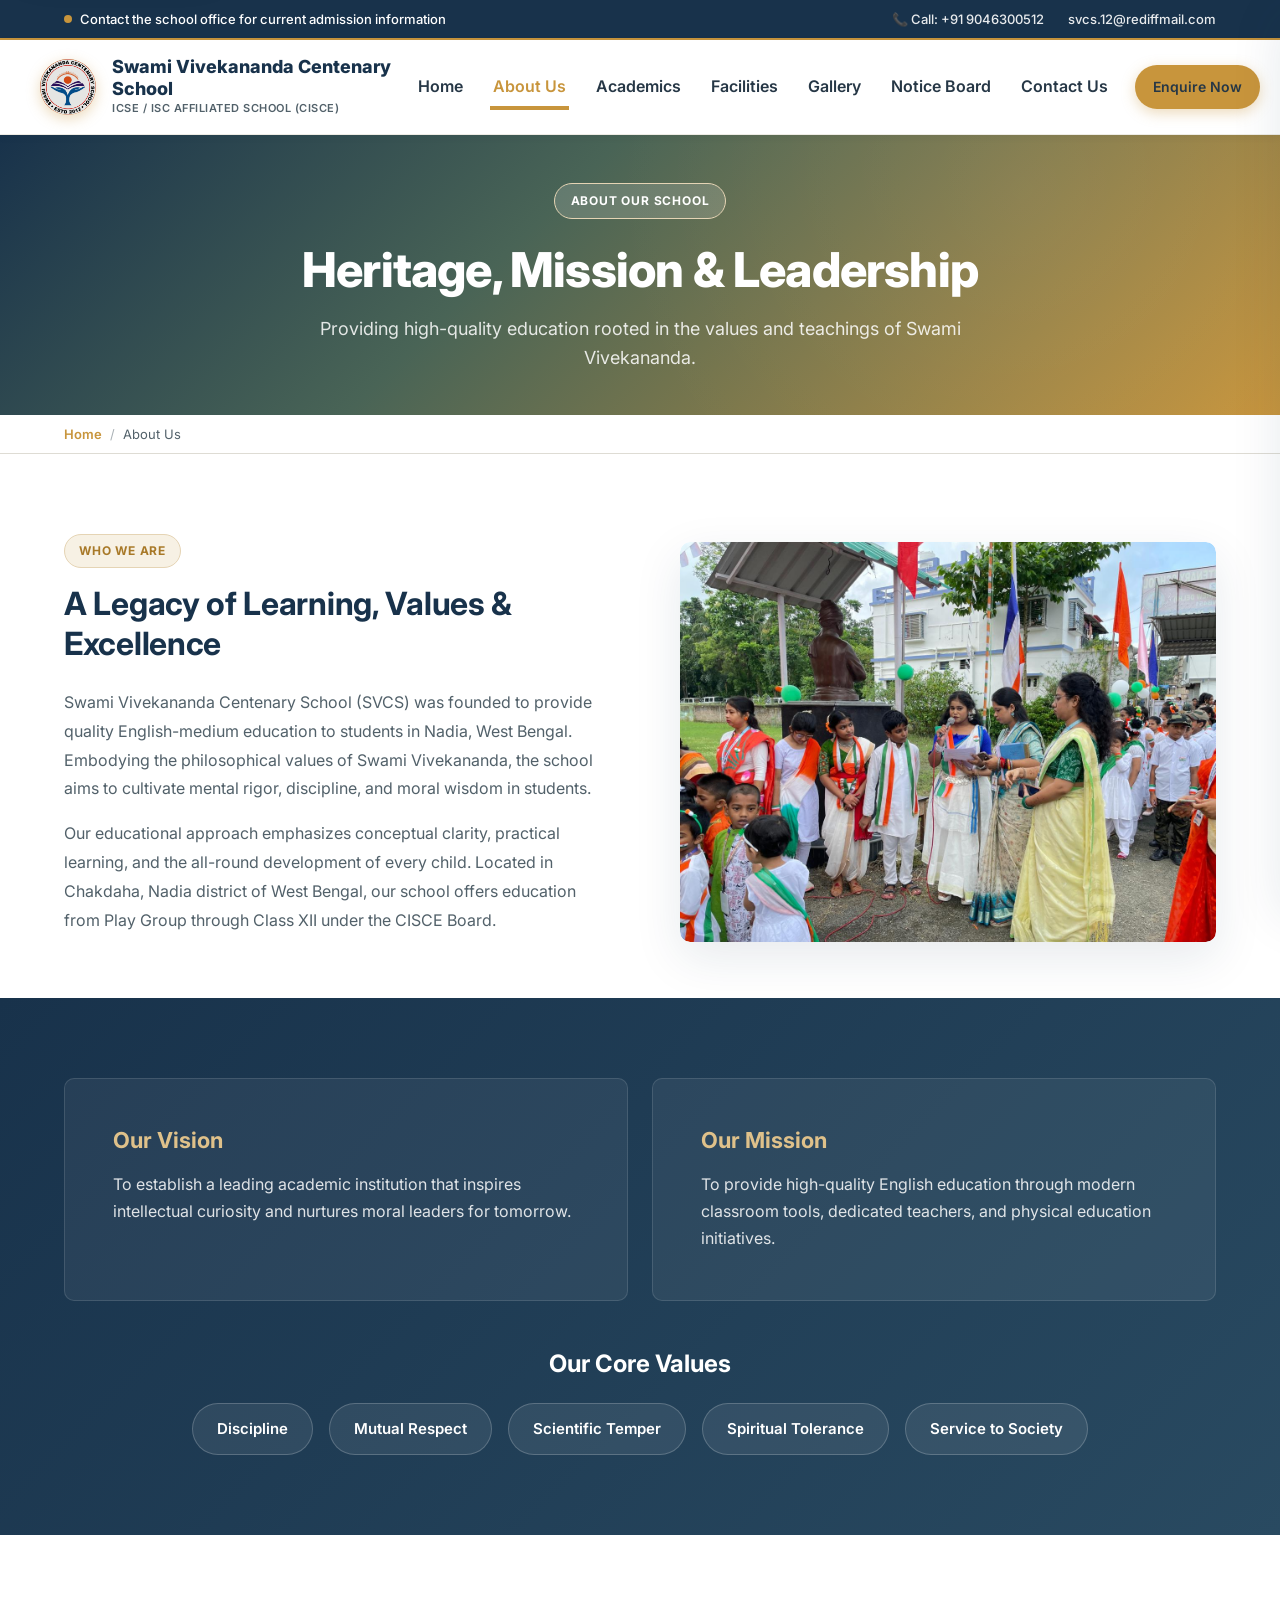
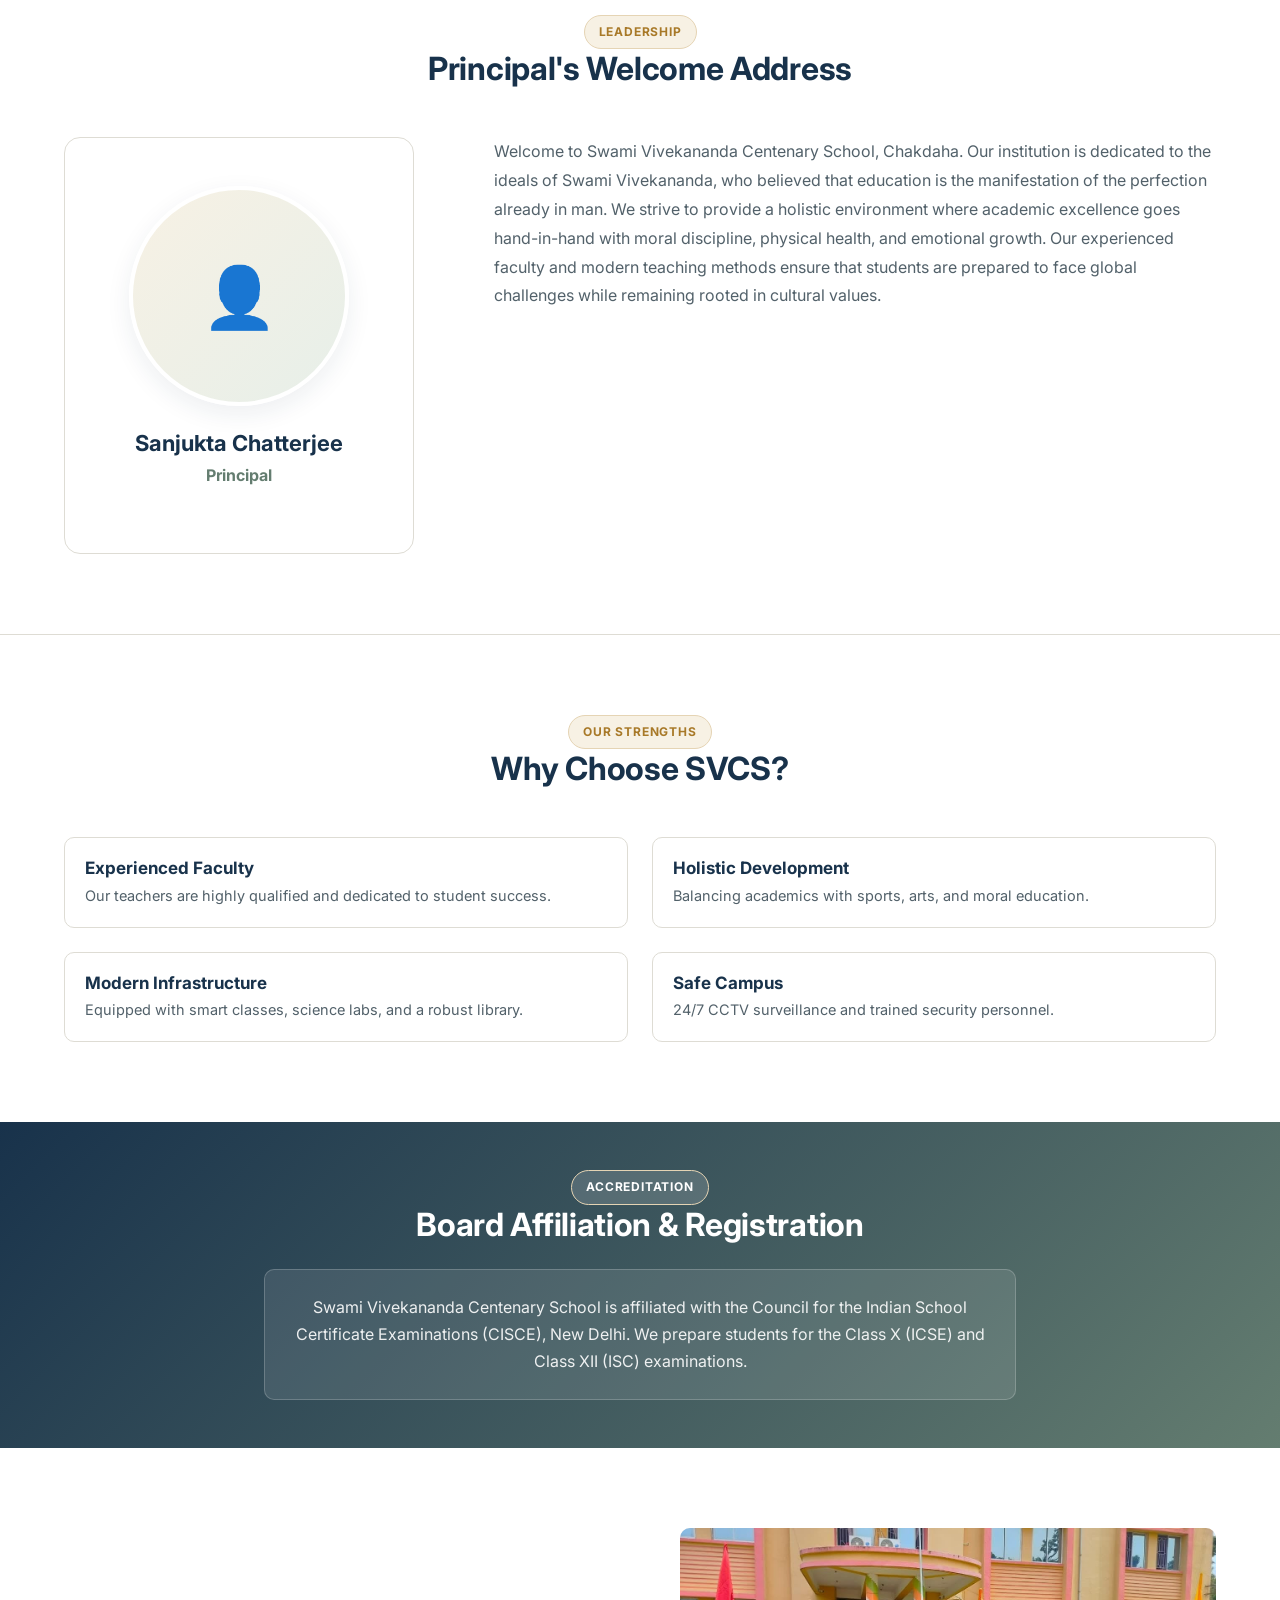
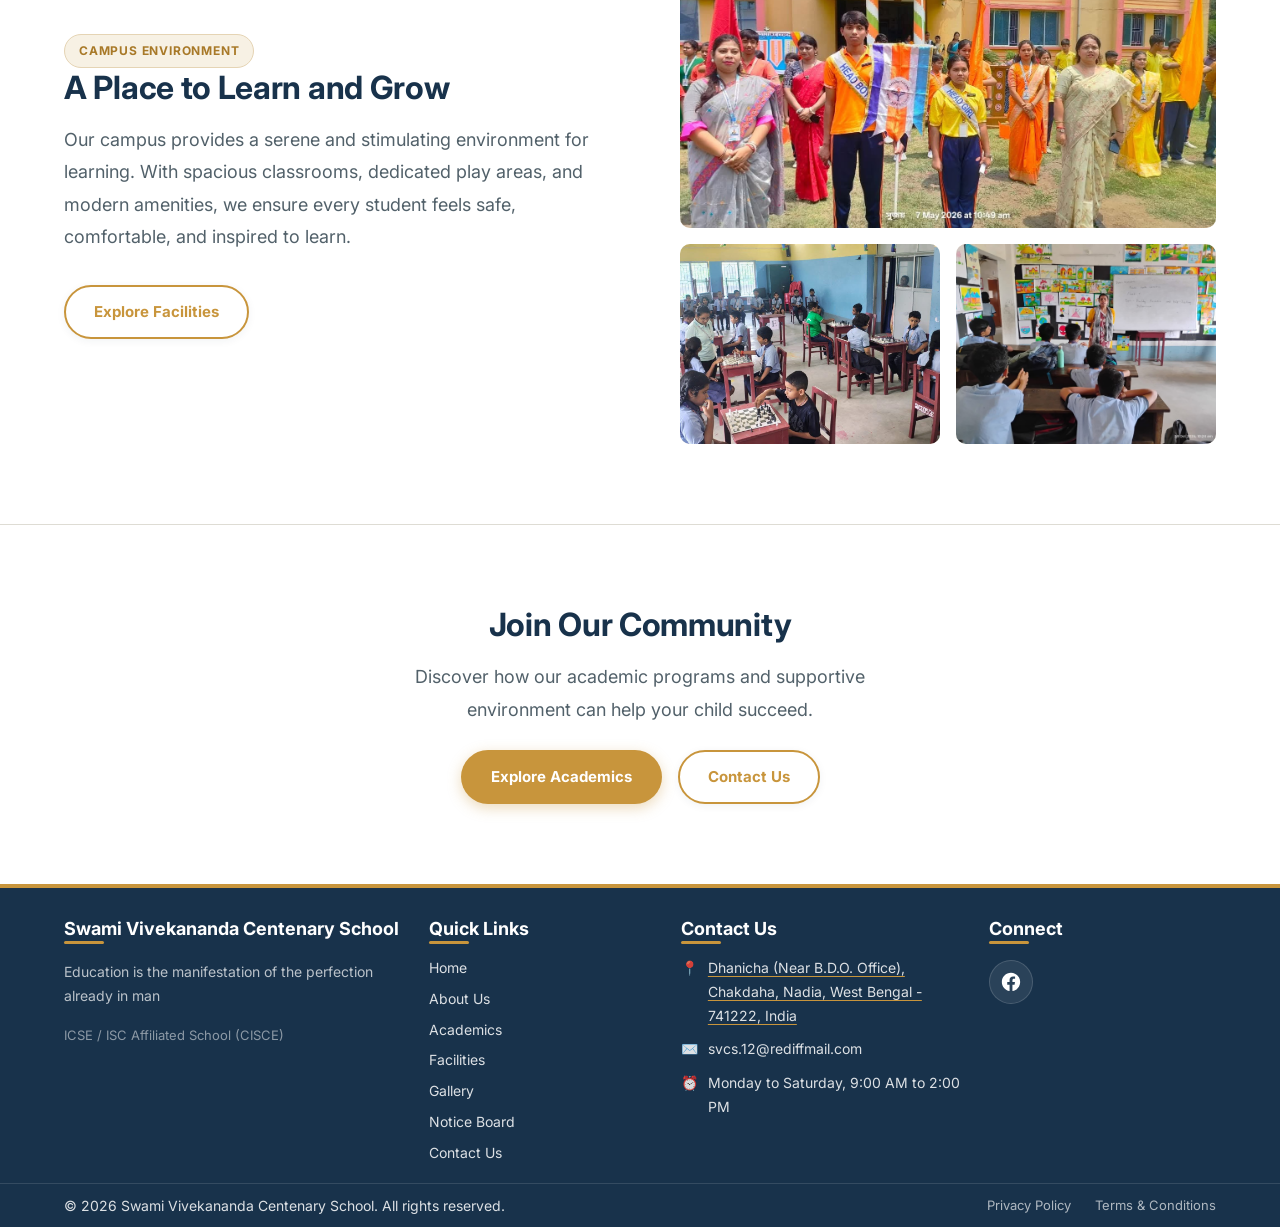
==== about.html @ 17e0acd3 "Add files via upload" ====
<!DOCTYPE html>
<html lang="en">
<head>
  <meta charset="UTF-8" />
  <meta name="viewport" content="width=device-width, initial-scale=1.0" />
  <title>About Us | Swami Vivekananda Centenary School</title>
  <meta name="description" content="Learn about the history, vision, mission, and management structure of Swami Vivekananda Centenary School (SVCS), Chakdaha." />
  
  <!-- Canonical & Open Graph -->
  <link rel="canonical" href="https://svcschakdaha.com/about.html" />
  <meta property="og:title" content="About Us | Swami Vivekananda Centenary School" />
  <meta property="og:description" content="Learn about the history, vision, mission, and management structure of Swami Vivekananda Centenary School (SVCS), Chakdaha." />
  <meta property="og:type" content="website" />
  <meta property="og:url" content="https://svcschakdaha.com/about.html" />
  <link rel="stylesheet" href="css/page-hero.css">
  <!-- CSS Stylesheets -->
  <link rel="stylesheet" href="css/style.css" />
  <link rel="stylesheet" href="css/components.css" />
  <link rel="stylesheet" href="css/about.css" />
  <link rel="stylesheet" href="css/floating-admission.css" />
</head>
<body>

  <!-- Accessible Skip Link -->
  <a href="#mainContent" class="skip-link">Skip to main content</a>

  <!-- ===== TOP BAR ===== -->
  <div class="top-bar">
    <div class="container top-bar-inner">
      <div class="top-bar-notice">
        <span class="indicator"></span>
        <span id="admissionBarText"></span>
      </div>
      <div class="top-bar-links">
        <span id="topBarPhoneList"></span>
        <a class="school-email" href=""></a>
      </div>
    </div>
  </div>

  <!-- ===== HEADER ===== -->
  <header class="header" id="header">
    <div class="container nav-wrap">
      <a class="logo" href="index.html" aria-label="Swami Vivekananda Centenary School - Home">
        <div class="logo-mark">SVCS</div>
        <div class="logo-text">
          <span class="school-name">SVCS</span>
          <small class="school-board"></small>
        </div>
      </a>
      <nav class="nav-menu" aria-label="Main Navigation">
        <a href="index.html">Home</a>
        <a class="active" href="about.html">About Us</a>
        <a href="academics.html">Academics</a>
        <a href="facilities.html">Facilities</a>
        <a href="gallery.html">Gallery</a>
        <a href="notices.html">Notice Board</a>
        <a href="contact.html">Contact Us</a>
        <a class="btn btn-primary" href="contact.html#enquiry" style="padding:0.8rem 1.6rem;font-size:1.4rem;">Enquire Now</a>
      </nav>
      <button class="menu-toggle" id="menuToggle" aria-expanded="false" aria-controls="mobileNavMenu" aria-label="Open Navigation Menu">☰</button>
    </div>
  </header>

  <main class="main-content" id="mainContent">
    
    <!-- ========== 1. INNER PAGE HERO ========== -->
    <section class="about-hero">
      <div class="container">
        <span class="badge" style="background:rgba(255,255,255,0.15);color:#fff;">About Our School</span>
        <h1>Heritage, Mission & Leadership</h1>
        <p>Providing high-quality education rooted in the values and teachings of Swami Vivekananda.</p>
      </div>
    </section>

    <!-- ========== BREADCRUMBS ========== -->
    <nav class="breadcrumbs" aria-label="Breadcrumb">
      <div class="container">
        <a href="index.html">Home</a>
        <span class="separator">/</span>
        <span aria-current="page">About Us</span>
      </div>
    </nav>

    <!-- ========== 2. SCHOOL INTRODUCTION ========== -->
    <section class="section intro-section">
      <div class="container intro-grid">
        <div class="intro-content reveal">
          <span class="badge">Who We Are</span>
          <h2>A Legacy of Learning, Values & Excellence</h2>
          <p id="aboutIntroductionText" class="text-lead"></p>
          <p>Our educational approach emphasizes conceptual clarity, practical learning, and the all-round development of every child. Located in Chakdaha, Nadia district of West Bengal, our school offers education from Play Group through Class XII under the CISCE Board.</p>
        </div>
        <div class="intro-image-wrapper reveal">
          <img
    src="assets/images/about/school-introduction.jpeg"
    alt="Swami Vivekananda Centenary School Campus"
    class="intro-school-image"
    loading="lazy"
  />
        </div>
      </div>
    </section>

    <!-- ========== 3. HISTORY / JOURNEY ========== -->
    <section class="section history-section">
      <div class="container history-container reveal">
        <span class="badge">Our Journey</span>
        <h2>School History & Establishment</h2>
        <div class="history-card">
          <h3 id="aboutEstablishmentHeading" hidden>Established in <span id="aboutEstYear"></span></h3>
          <p id="aboutHistoryText"></p>
        </div>
      </div>
    </section>

    <!-- ========== 4. VISION, MISSION AND VALUES ========== -->
    <section class="section vmv-section">
      <div class="container">
        <div class="vmv-grid">
          <div class="vmv-card reveal">
            <h3>Our Vision</h3>
            <p id="aboutVisionText"></p>
          </div>
          <div class="vmv-card reveal">
            <h3> Our Mission</h3>
            <p id="aboutMissionText"></p>
          </div>
        </div>
        <div class="values-container reveal">
          <h3>Our Core Values</h3>
          <div class="values-list" id="aboutValuesList">
            <!-- Rendered via JS -->
          </div>
        </div>
      </div>
    </section>

    <!-- ========== 5. PRINCIPAL / DIRECTOR ========== -->
    <section class="section about-principal-section" id="principal">
      <div class="container">
        <div class="section-header text-center reveal" style="margin-bottom:var(--space-xl);">
          <span class="badge">Leadership</span>
          <h2>Principal's Welcome Address</h2>
        </div>
        <div class="principal-full-grid">
          <div class="principal-profile reveal">
            <div class="principal-photo">👤</div>
            <h3 id="aboutPrincipalName"></h3>
            <p class="designation" id="aboutPrincipalRole">Principal</p>
            <p class="text-small" id="aboutPrincipalQual"></p>
          </div>
          <div class="principal-message-content reveal" id="aboutPrincipalMessage">
            <!-- Rendered via JS -->
          </div>
        </div>
      </div>
    </section>

    <!-- ========== 6. SCHOOL MANAGEMENT / LEADERSHIP ========== -->
    <section class="section management-section">
      <div class="container">
        <div class="section-header text-center reveal">
          <span class="badge">Administration</span>
          <h2>School Management</h2>
        </div>
        <div class="management-grid" id="aboutManagementList">
          <!-- Rendered via JS -->
        </div>
      </div>
    </section>

    <!-- ========== 7. WHY CHOOSE OUR SCHOOL ========== -->
    <section class="section why-choose-section">
      <div class="container">
        <div class="section-header text-center reveal">
          <span class="badge">Our Strengths</span>
          <h2>Why Choose SVCS?</h2>
        </div>
        <div class="why-choose-grid" id="aboutWhyChooseList">
          <!-- Rendered via JS -->
        </div>
      </div>
    </section>

    <!-- ========== 8. AFFILIATION / RECOGNITION ========== -->
    <section class="section affiliation-section">
      <div class="container affiliation-content reveal">
        <span class="badge" style="background:rgba(255,255,255,0.15);color:#fff;">Accreditation</span>
        <h2>Board Affiliation & Registration</h2>
        <div class="affiliation-box">
          <p id="aboutAffiliationText">
            <span class="school-name">Swami Vivekananda Centenary School</span> is affiliated with the Council for the Indian School Certificate Examinations (CISCE), New Delhi. We prepare students for the Class X (ICSE) and Class XII (ISC) examinations.
          </p>
        </div>
      </div>
    </section>

    <!-- ========== 9. CAMPUS OVERVIEW ========== -->
    <section class="section campus-overview-section">
      <div class="container campus-grid">
        <div class="campus-text reveal">
          <span class="badge">Campus Environment</span>
          <h2>A Place to Learn and Grow</h2>
          <p class="text-lead" id="aboutCampusDesc"></p>
          <a class="btn btn-outline" href="facilities.html" style="margin-top:var(--space-md);">Explore Facilities</a>
        </div>
        <div class="campus-images reveal">

  <!-- Main Campus Image -->
  <div class="campus-img large">
    <img
      src="assets/images/gallery/campus_1.jpeg"
      alt="Swami Vivekananda Centenary School Campus"
      loading="lazy"
    >
  </div>

  <!-- Sports Image -->
  <div class="campus-img">
    <img
      src="assets/images/gallery/sports_1.jpeg"
      alt="School Sports Activities"
      loading="lazy"
    >
  </div>

  <!-- Another Campus Image -->
  <div class="campus-img">
    <img
      src="assets/images/gallery/campus_2.jpeg"
      alt="School Campus Environment"
      loading="lazy"
    >
  </div>

</div>
      </div>
    </section>

    <!-- ========== 10. FINAL CTA ========== -->
    <section class="section about-cta-section">
      <div class="container about-cta-content reveal">
        <h2>Join Our Community</h2>
        <p class="text-lead">Discover how our academic programs and supportive environment can help your child succeed.</p>
        <div class="about-cta-actions">
          <a class="btn btn-primary" href="academics.html">Explore Academics</a>
          <a class="btn btn-outline" href="contact.html">Contact Us</a>
        </div>
      </div>
    </section>

  </main>

  <!-- ===== FOOTER ===== -->
  <footer class="footer">
    <div class="container footer-grid">
      <div class="footer-column footer-about">
        <h4 class="school-name">SVCS</h4>
        <p class="school-tagline" style="color:rgba(255,255,255,0.7);"></p>
        <p style="font-size:1.3rem;margin-top:10px;color:rgba(255,255,255,0.5);" class="school-board"></p>
      </div>
      <div class="footer-column footer-links">
        <h4>Quick Links</h4>
        <ul>
          <li><a href="index.html">Home</a></li>
          <li><a href="about.html">About Us</a></li>
          <li><a href="academics.html">Academics</a></li>
          <li><a href="facilities.html">Facilities</a></li>
          <li><a href="gallery.html">Gallery</a></li>
          <li><a href="notices.html">Notice Board</a></li>
          <li><a href="contact.html">Contact Us</a></li>
        </ul>
      </div>
      <div class="footer-column footer-contact">
        <h4>Contact Us</h4>
        <p>📍 <span class="school-address"></span></p>
        <p>✉️ <a class="school-email" href=""></a></p>
        <p>⏰ <span class="school-timings"></span></p>
      </div>
      <div class="footer-column footer-socials-col">
        <h4>Connect</h4>
        <div class="footer-socials">
          <a class="footer-social-icon" id="footerFacebookLink" target="_blank" rel="noopener noreferrer" aria-label="Facebook">F</a>
        </div>
      </div>
    </div>
    <div class="footer-bottom">
      <div class="container footer-bottom-inner">
        <div>&copy; 2026 <span class="school-name">SVCS</span>. All rights reserved.</div>
        <div class="footer-legal-links">
          <a href="javascript:void(0)" onclick="if(window.SVCS_MODAL){window.SVCS_MODAL.open('Privacy Policy', '<p>Swami Vivekananda Centenary School respects the privacy of all students, parents, and visitors. This website is an informational portal and does not collect personal cookies or track user data without consent. Any inquiries sent through email are processed strictly for academic and administrative communication.</p>');}">Privacy Policy</a>
          <a href="javascript:void(0)" onclick="if(window.SVCS_MODAL){window.SVCS_MODAL.open('Terms & Conditions', '<p>All content, notices, syllabus guidelines, and visual assets on this website are the property of Swami Vivekananda Centenary School, Chakdaha. Information provided is subject to periodic updates by the school administration under CISCE board guidelines.</p>');}">Terms & Conditions</a>
        </div>
      </div>
    </div>
  </footer>

  <!-- ===== MOBILE NAV ===== -->
  <div class="mobile-nav-overlay" id="mobileNavOverlay" aria-hidden="true"></div>
  <div class="mobile-nav-menu" id="mobileNavMenu" role="dialog" aria-modal="true" aria-label="Mobile Navigation">
    <div class="mobile-nav-header">
      <strong style="font-size:1.6rem;color:var(--primary);">SVCS</strong>
      <button class="modal-close" id="mobileNavClose" aria-label="Close Navigation">✕</button>
    </div>
    <div class="mobile-nav-links">
      <a href="index.html">Home</a>
      <a class="active" href="about.html">About Us</a>
      <a href="academics.html">Academics</a>
      <a href="facilities.html">Facilities</a>
      <a href="gallery.html">Gallery</a>
      <a href="notices.html">Notice Board</a>
      <a href="contact.html">Contact Us</a>
      <a class="btn btn-primary" href="contact.html#enquiry" style="margin-top:var(--space-md);width:100%;">Enquire Now</a>
    </div>
    <div class="mobile-nav-footer">
      <p class="school-board"></p>
    </div>
  </div>

  <a href="#header" class="back-to-top" id="backToTop" aria-label="Back to Top">↑</a>

  <script src="js/data/school.js"></script>
  <script src="js/data/about.js"></script>
  <script src="js/data/academics.js"></script>
  <script src="js/data/facilities.js"></script>
  <script src="js/data/achievements.js"></script>
  <script src="js/data/faculty.js"></script>
  <script src="js/data/notices.js"></script>
  <script src="js/data/events.js"></script>
  <script src="js/data/gallery.js"></script>
  <script src="js/data/recruitment.js"></script>
  <script src="js/data/testimonials.js"></script>
  <script src="js/script.js"></script>
</body>
</html>
---- css/page-hero.css ----
/* ==========================================
   SVCS - PREMIUM COMPACT INNER PAGE HERO
   Home Page excluded
========================================== */

.about-hero,
.academics-hero,
.facilities-hero,
.gallery-hero {
    padding: 48px 20px 42px !important;
    min-height: auto !important;
    height: auto !important;

    text-align: center;
    display: flex;
    justify-content: center;
    align-items: center;
}

/* Container */

.about-hero .container,
.academics-hero .container,
.facilities-hero .container,
.gallery-hero .container {
    width: 100%;
    max-width: 1100px;
    margin: auto;
}

/* Badge */

.about-hero .badge,
.academics-hero .badge,
.facilities-hero .badge,
.gallery-hero .badge {
    display: inline-block;
    padding: 7px 16px;
    margin-bottom: 14px;

    border-radius: 30px;
    font-size: 12px;
    letter-spacing: 0.8px;
    font-weight: 700;
}

/* Heading */

.about-hero h1,
.academics-hero h1,
.facilities-hero h1,
.gallery-hero h1 {
    font-size: clamp(28px, 3.5vw, 42px);
    line-height: 1.2;
    font-weight: 800;
    letter-spacing: -0.8px;

    margin: 0 0 12px;
}

/* Description */

.about-hero p,
.academics-hero p,
.facilities-hero p,
.gallery-hero p {
    max-width: 720px;
    margin: 0 auto;

    font-size: 16px;
    line-height: 1.6;
}

/* Mobile */

@media (max-width: 768px) {

    .about-hero,
    .academics-hero,
    .facilities-hero,
    .gallery-hero {
        padding: 38px 18px 34px !important;
    }

    .about-hero h1,
    .academics-hero h1,
    .facilities-hero h1,
    .gallery-hero h1 {
        font-size: 29px;
    }

    .about-hero p,
    .academics-hero p,
    .facilities-hero p,
    .gallery-hero p {
        font-size: 14px;
    }
}

@media (max-width: 480px) {

    .about-hero,
    .academics-hero,
    .facilities-hero,
    .gallery-hero {
        padding: 32px 15px !important;
    }

    .about-hero h1,
    .academics-hero h1,
    .facilities-hero h1,
    .gallery-hero h1 {
        font-size: 25px;
    }
}
---- css/style.css ----
/**
 * Swami Vivekananda Centenary School (SVCS)
 * Core CSS Framework & Design Tokens (css/style.css)
 */

@import url('https://fonts.googleapis.com/css2?family=Inter:wght@300;400;500;600;700;800&display=swap');

:root {
  --primary: #C8953C;
  --primary-dark: #A87928;
  --primary-light: #DFC18A;
  --primary-subtle: #F7F1E4;
  --secondary: #647D70;
  --secondary-dark: #496456;
  --secondary-light: #E7EFE9;
  --accent: #C8953C;
  --accent-light: #F7F1E4;
  --accent-blue: #647D70;
  --heading: #18324B;
  --navy: #18324B;
  --cyan: #E7EFE9;
  --cyan-subtle: #E7EFE9;
  --yellow: #C8953C;
  --bg: #FFFFFF;
  --bg-subtle: #F7F5EF;
  --bg-gradient: #F7F5EF;
  --card: #FFFFFF;
  --text: #263746;
  --text-muted: #52616A;
  --border: #DEDCD4;
  --border-subtle: #EEECE5;
  --border-orange: #E5D4B4;
  --success: #356B50;
  --warning: #A87928;
  --error: #B42318;
  --space-xs: 4px;
  --space-sm: 8px;
  --space-md: 16px;
  --space-lg: 24px;
  --space-xl: 48px;
  --space-xxl: 80px;
  --container-max-width: 1200px;
  --page-padding: 5%;
  --font-family: 'Inter', -apple-system, BlinkMacSystemFont, "Segoe UI", Roboto, Helvetica, Arial, sans-serif;
  --shadow-sm: 0 2px 8px rgba(24, 50, 75, .06);
  --shadow-md: 0 8px 24px rgba(24, 50, 75, .08);
  --shadow-lg: 0 16px 48px rgba(24, 50, 75, .10);
  --shadow-orange: 0 8px 22px rgba(200, 149, 60, .18);
  --shadow-inset: inset 0 2px 4px rgba(0, 0, 0, .04);
  --radius-sm: 6px;
  --radius-md: 10px;
  --radius-lg: 16px;
  --radius-full: 9999px;
  --transition: all .22s ease;
  --touch-target: 44px;
}

/* ==========================================================================
   1. RESET & INITIAL STYLES
   ========================================================================== */
*, *::before, *::after {
  box-sizing: border-box;
}

body, h1, h2, h3, h4, h5, h6, p, ul, ol, li, figure, figcaption, blockquote, dl, dd {
  margin: 0;
  padding: 0;
}

ul, ol {
  list-style: none;
}

html {
  font-size: 62.5%; /* 10px = 1rem */
  scroll-behavior: smooth;
  height: 100%;
}

body {
  font-family: var(--font-family);
  font-size: 1.6rem; /* 16px body font size */
  line-height: 1.7;
  color: var(--text);
  background: var(--bg-gradient);
  min-height: 100%;
  display: flex;
  flex-direction: column;
  overflow-x: hidden;
  text-rendering: optimizeLegibility;
  -webkit-font-smoothing: antialiased;
  -moz-osx-font-smoothing: grayscale;
}

/* Accessible visible focus states */
*:focus {
  outline: none;
}

*:focus-visible {
  outline: 3px solid var(--accent);
  outline-offset: 3px;
  transition: outline-offset 0.1s ease;
}

a {
  text-decoration: none;
  color: inherit;
  transition: var(--transition);
}

img {
  max-width: 100%;
  height: auto;
  display: block;
  border-radius: var(--radius-sm);
}

input, button, select, textarea {
  font: inherit;
}

button {
  border: none;
  background: transparent;
  cursor: pointer;
  padding: 0;
  min-width: var(--touch-target);
  min-height: var(--touch-target);
  display: inline-flex;
  align-items: center;
  justify-content: center;
}

/* Custom Scrollbar for premium feel */
::-webkit-scrollbar {
  width: 10px;
}
::-webkit-scrollbar-track {
  background: var(--bg);
}
::-webkit-scrollbar-thumb {
  background: #D6D8D2;
  border-radius: var(--radius-full);
  border: 2px solid var(--bg);
}
::-webkit-scrollbar-thumb:hover {
  background: #78858A;
}

/* ==========================================================================
   2. TYPOGRAPHY HIERARCHY
   ========================================================================== */
h1, h2, h3, h4, h5, h6 {
  font-weight: 700;
  line-height: 1.25;
  color: var(--heading, #18324B);
  margin-bottom: var(--space-md);
}

h1 {
  font-size: clamp(2.8rem, 5vw, 4.4rem);
  font-weight: 800;
  letter-spacing: -0.5px;
}

h2 {
  font-size: clamp(2.2rem, 3.5vw, 3.2rem);
  letter-spacing: -0.3px;
}

h3 {
  font-size: clamp(1.8rem, 2.5vw, 2.4rem);
}

h4 {
  font-size: 1.8rem;
}

p {
  margin-bottom: var(--space-md);
  color: var(--text-muted);
}

.text-lead {
  font-size: 1.8rem;
  line-height: 1.8;
  color: var(--text-muted);
}

.text-small {
  font-size: 1.4rem;
  color: var(--text-muted);
}

.text-center {
  text-align: center;
}

.text-primary {
  color: var(--primary);
}

.text-secondary {
  color: var(--secondary);
}

/* ==========================================================================
   3. LAYOUT CONTAINERS & SKELETONS
   ========================================================================== */
.container {
  width: 100%;
  max-width: var(--container-max-width);
  margin-right: auto;
  margin-left: auto;
  padding-right: var(--space-lg);
  padding-left: var(--space-lg);
}

.section {
  padding-top: var(--space-xxl);
  padding-bottom: var(--space-xxl);
  position: relative;
}

.main-content {
  flex: 1 0 auto;
}

/* Helper Grid Utilities */
.grid {
  display: grid;
  gap: var(--space-lg);
}

.grid-2 {
  grid-template-columns: repeat(2, 1fr);
}

.grid-3 {
  grid-template-columns: repeat(3, 1fr);
}

.grid-4 {
  grid-template-columns: repeat(4, 1fr);
}

/* Flex alignments */
.flex-between {
  display: flex;
  justify-content: space-between;
  align-items: center;
  flex-wrap: wrap;
  gap: var(--space-md);
}

.divider {
  height: 1px;
  background-color: var(--border);
  border: none;
  margin: var(--space-lg) 0;
}

/* ==========================================================================
   4. SCROLL REVEAL & CORE KEYFRAMES
   ========================================================================== */
.reveal {
  opacity: 0;
  transform: translateY(20px);
  transition: opacity 0.6s cubic-bezier(0.16, 1, 0.3, 1), transform 0.6s cubic-bezier(0.16, 1, 0.3, 1);
}

.reveal.active {
  opacity: 1;
  transform: translateY(0);
}

@media (prefers-reduced-motion: reduce) {
  .reveal {
    transition: none;
    opacity: 1;
    transform: none;
  }
  html {
    scroll-behavior: auto;
  }
}

/* ==========================================================================
   5. RESPONSIVE BREAKPOINTS (MEDIA QUERIES)
   ========================================================================== */
@media (max-width: 1024px) {
  :root {
    --space-xxl: 60px;
  }
  .grid-4, .grid-3 {
    grid-template-columns: repeat(2, 1fr);
  }
}

@media (max-width: 768px) {
  :root {
    --space-xxl: 48px;
    --space-xl: 32px;
  }
  .grid-2, .grid-3, .grid-4 {
    grid-template-columns: 1fr;
  }
  .section {
    padding-top: var(--space-xl);
    padding-bottom: var(--space-xl);
  }
}

@media (max-width: 480px) {
  .container {
    padding-right: var(--space-md);
    padding-left: var(--space-md);
  }
}

/* ==========================================================================
   6. ACCESSIBILITY & UTILITIES
   ========================================================================== */
.skip-link {
  position: absolute;
  top: -100px;
  left: 20px;
  background: var(--primary);
  color: var(--accent-light);
  padding: 12px 20px;
  font-weight: 700;
  border-radius: var(--radius-sm);
  z-index: 10000;
  box-shadow: var(--shadow-lg);
  transition: top 0.2s ease-in-out;
  text-decoration: none;
}
.skip-link:focus {
  top: 20px;
  outline: 3px solid var(--accent);
}

:focus-visible {
  outline: 2px solid var(--accent);
  outline-offset: 3px;
}

@media (prefers-reduced-motion: reduce) {
  *, ::before, ::after {
    animation-duration: 0.01ms !important;
    animation-iteration-count: 1 !important;
    transition-duration: 0.01ms !important;
    scroll-behavior: auto !important;
  }
}



/* SVCS refinement: calm academic surfaces and accessible interaction */
[hidden] { display: none !important; }
html { scroll-behavior: smooth; }
body { background: var(--bg-subtle); color: var(--text); }
::selection { background: #E5D4B4; color: #18324B; }
*:focus { outline: revert; }
*:focus:not(:focus-visible) { outline: none; }
*:focus-visible { outline: 3px solid #A87928; outline-offset: 3px; }
a:hover { color: var(--primary-dark); }
button, .btn { transition: var(--transition); }
.btn-primary { background: var(--primary); border-color: var(--primary); color: #18324B; }
.btn-primary:hover { background: var(--primary-dark); border-color: var(--primary-dark); color: #FFFFFF; }
.card, article, .contact-info-card, .contact-form-card { box-shadow: var(--shadow-sm); }
.school-address-link { display: inline; text-decoration: underline; text-decoration-color: var(--primary); text-underline-offset: .2em; }
.school-address-link:hover { color: var(--primary-dark); }
.map-container { min-height: 300px; overflow: hidden; border: 1px solid var(--border); border-radius: var(--radius-md); }
.map-container iframe { display: block; width: 100%; min-height: 300px; border: 0; }
.form-feedback { margin-top: var(--space-sm); padding: var(--space-sm) var(--space-md); border-radius: var(--radius-sm); background: var(--secondary-light); color: var(--text); }
.form-feedback[hidden] { display: none; }
.neutral-image-fallback { display: grid; place-items: center; min-height: 160px; padding: 1rem; background: var(--secondary-light); color: var(--heading); text-align: center; }
@media (prefers-reduced-motion: reduce) {
  *, *::before, *::after { scroll-behavior: auto !important; animation-duration: .01ms !important; animation-iteration-count: 1 !important; transition-duration: .01ms !important; }
}
@media (max-width: 640px) { :root { --page-padding: 1.25rem; --space-xl: 3.2rem; --space-xxl: 4.8rem; } .map-container, .map-container iframe { min-height: 240px; } }
.breadcrumb {
    background: #ffffff;
    border-bottom: 1px solid #e8e5df;
    padding: 14px 0;
}

.breadcrumb .container {
    display: flex;
    align-items: center;
    gap: 12px;
}

.breadcrumb a {
    color: #C8953C;
    font-weight: 600;
    text-decoration: none;
}

.breadcrumb a:hover {
    color: #18324B;
}

.breadcrumb-separator {
    color: #aab0b5;
}

.breadcrumb [aria-current="page"] {
    color: #52616b;
    font-weight: 500;
}
/* =========================================
   PREMIUM DESKTOP NAVIGATION
========================================= */

.nav-menu {

    display: flex;

    flex-direction: row;

    align-items: center;
    justify-content: center;

    flex-wrap: nowrap;

    gap: clamp(14px, 1.6vw, 26px);

    width: auto;

    min-width: 0;

    white-space: nowrap;
}

/* Navigation Links */

.nav-menu > a:not(.btn) {

    display: inline-flex;

    align-items: center;
    justify-content: center;

    flex-shrink: 0;

    white-space: nowrap;

    text-decoration: none;

    font-size: 16px;

    font-weight: 600;

    line-height: 1.3;

    color: #263746;

    padding: 12px 3px;

    position: relative;

    transition: color 0.25s ease;
}

/* Hover */

.nav-menu > a:not(.btn):hover {

    color: #c8953c;

}

/* Active Link */

.nav-menu > a.active {

    color: #c8953c;

}

/* Active Underline */

.nav-menu > a:not(.btn)::after {

    content: "";

    position: absolute;

    left: 0;
    bottom: 0;

    width: 0;

    height: 2px;

    background: #c8953c;

    transition: width 0.3s ease;

}

.nav-menu > a:not(.btn):hover::after,
.nav-menu > a.active::after {

    width: 100%;

}

/* Enquire Now Button */

.nav-menu .enquire-btn {

    display: inline-flex;

    align-items: center;
    justify-content: center;

    flex-shrink: 0;

    white-space: nowrap;

    padding: 11px 18px !important;

    font-size: 13px !important;

    border-radius: 30px;

    margin-left: 5px;

}
---- css/components.css ----
/**
 * Swami Vivekananda Centenary School (SVCS)
 * Reusable Components & UI Primitives (css/components.css)
 */

/* ==========================================================================
   1. BUTTON PRIMITIVES
   ========================================================================== */
.btn {
  display: inline-flex;
  align-items: center;
  justify-content: center;
  padding: 1.2rem 2.8rem;
  font-size: 1.5rem;
  font-weight: 700;
  border-radius: var(--radius-full);
  transition: var(--transition);
  gap: var(--space-sm);
  text-align: center;
  white-space: nowrap;
  vertical-align: middle;
  cursor: pointer;
  border: 2px solid transparent;
  box-shadow: var(--shadow-sm);
  min-height: var(--touch-target);
}

.btn:active {
  transform: translateY(1px);
}

.btn-primary {
  background: var(--primary);
  color: #ffffff;
  box-shadow: 0 4px 14px rgba(200, 149, 60, 0.35);
}

.btn-primary:hover {
  background: var(--primary-dark);
  box-shadow: 0 6px 20px rgba(200, 149, 60, 0.45);
  transform: translateY(-2px);
  color: #ffffff;
}

.btn-secondary {
  background: var(--secondary);
  color: #ffffff;
  box-shadow: 0 4px 14px rgba(100, 125, 112, 0.30);
}

.btn-secondary:hover {
  background: var(--secondary-dark);
  box-shadow: 0 6px 20px rgba(100, 125, 112, 0.40);
  transform: translateY(-2px);
  color: #ffffff;
}

.btn-outline {
  background: transparent;
  color: var(--primary);
  border-color: var(--primary);
}

.btn-outline:hover {
  background: var(--primary);
  color: #ffffff;
  border-color: var(--primary);
  transform: translateY(-1px);
}

.btn-outline-blue {
  background: transparent;
  color: var(--secondary);
  border-color: var(--secondary);
}

.btn-outline-blue:hover {
  background: var(--secondary);
  color: #ffffff;
  border-color: var(--secondary);
  transform: translateY(-1px);
}

.btn-text {
  background: transparent;
  color: var(--primary);
  box-shadow: none;
  padding: 0.6rem 1.2rem;
  border-radius: var(--radius-sm);
}

.btn-text:hover {
  background: var(--primary-subtle);
  color: var(--primary-dark);
}

.btn-disabled, .btn:disabled {
  opacity: 0.6;
  cursor: not-allowed;
  pointer-events: none;
  box-shadow: none;
}

/* ==========================================================================
   2. BADGES & LABELS
   ========================================================================== */
.badge {
  display: inline-flex;
  align-items: center;
  gap: var(--space-xs);
  padding: 0.6rem 1.4rem;
  font-size: 1.2rem;
  font-weight: 700;
  text-transform: uppercase;
  letter-spacing: 0.8px;
  background-color: var(--primary-subtle);
  color: var(--primary-dark);
  border: 1px solid var(--border-orange);
  border-radius: var(--radius-full);
}

.badge-new {
  background-color: var(--primary);
  color: #ffffff;
  border: none;
}

.badge-notice {
  background-color: var(--secondary);
  color: #ffffff;
  border: none;
}

.badge-blue {
  background-color: var(--secondary-light);
  color: var(--secondary);
  border: 1px solid rgba(100, 125, 112, 0.25);
}

/* ==========================================================================
   3. STRUCTURAL CARDS
   ========================================================================== */
.card {
  background-color: var(--card);
  border: 1px solid var(--border);
  border-radius: var(--radius-md);
  box-shadow: var(--shadow-sm);
  padding: var(--space-lg);
  transition: var(--transition);
  position: relative;
  overflow: hidden;
}

.card:hover {
  transform: translateY(-4px);
  box-shadow: var(--shadow-md);
  border-color: rgba(200, 149, 60, 0.25);
}

.card-header {
  margin-bottom: var(--space-md);
}

.card-title {
  margin-bottom: var(--space-xs);
  color: var(--heading, #18324B);
}

.card-meta {
  font-size: 1.3rem;
  color: var(--text-muted);
  display: flex;
  align-items: center;
  gap: var(--space-sm);
  margin-bottom: var(--space-sm);
}

/* ==========================================================================
   4. GLOBAL HEADER & NAVIGATION
   ========================================================================== */
.top-bar {
  background: #18324B;
  color: #ffffff;
  font-size: 1.3rem;
  padding: 0.8rem 0;
  border-bottom: 2px solid var(--primary);
  font-weight: 500;
}

.top-bar-inner {
  display: flex;
  justify-content: space-between;
  align-items: center;
  flex-wrap: wrap;
  gap: var(--space-sm);
}

.top-bar-notice {
  display: flex;
  align-items: center;
  gap: var(--space-sm);
}

.top-bar-notice .indicator {
  width: 8px;
  height: 8px;
  background-color: var(--primary);
  border-radius: 50%;
  animation: pulse 1.8s infinite;
}

.top-bar-links {
  display: flex;
  gap: var(--space-lg);
  align-items: center;
}

.top-bar-links a {
  color: rgba(255, 255, 255, 0.9);
  display: inline-flex;
  align-items: center;
  gap: var(--space-xs);
}

.top-bar-links a:hover {
  color: var(--primary-light);
}

.header {
  position: sticky;
  top: 0;
  z-index: 1000;
  background-color: rgba(255, 255, 255, 0.98);
  backdrop-filter: blur(12px);
  border-bottom: 1px solid var(--border-subtle);
  box-shadow: var(--shadow-sm);
  transition: var(--transition);
}

.header.scrolled {
  padding: 0.6rem 0;
  box-shadow: var(--shadow-md);
}

.nav-wrap {
  display: flex;
  align-items: center;
  justify-content: space-between;
  padding: var(--space-md) 0;
}

.logo {
  display: flex;
  align-items: center;
  gap: var(--space-md);
}

.logo-mark {
  width: 56px;
  height: 56px;
  background: linear-gradient(135deg, var(--primary), var(--primary-light));
  color: #ffffff;
  font-weight: 800;
  font-size: 1.8rem;
  display: grid;
  place-items: center;
  border-radius: 50%;
  box-shadow: 0 4px 14px rgba(200, 149, 60, 0.35);
  overflow: hidden;
  flex-shrink: 0;
}

/* When a real logo image is loaded */
.logo-img {
  width: 100%;
  height: 100%;
  object-fit: cover;
  border-radius: 50%;
  display: block;
}

.logo-text {
  display: flex;
  flex-direction: column;
}

.logo-text span {
  font-size: 1.8rem;
  font-weight: 800;
  color: var(--heading);
  line-height: 1.2;
}

.logo-text small {
  font-size: 1.1rem;
  font-weight: 600;
  color: var(--text-muted);
  letter-spacing: 0.5px;
  text-transform: uppercase;
}

.nav-menu {
  display: flex;
  align-items: center;
  gap: var(--space-lg);
}

.nav-menu a {
  font-size: 1.5rem;
  font-weight: 600;
  color: var(--text);
  padding: 0.8rem var(--space-xs);
  border-bottom: 2px solid transparent;
  display: inline-block;
}

.nav-menu a:hover {
  color: var(--primary);
}

.nav-menu a.active {
  color: var(--primary);
  border-color: var(--primary);
}

.menu-toggle {
  display: none;
  font-size: 2.4rem;
  color: var(--primary);
  border: none;
  background: transparent;
  cursor: pointer;
  width: var(--touch-target);
  height: var(--touch-target);
}

/* ==========================================================================
   5. MOBILE NAVIGATION SYSTEM
   ========================================================================== */
.mobile-nav-overlay {
  position: fixed;
  inset: 0;
  background-color: rgba(15, 23, 42, 0.55);
  backdrop-filter: blur(4px);
  z-index: 1050;
  opacity: 0;
  pointer-events: none;
  transition: opacity 0.3s ease;
}

.mobile-nav-menu {
  position: fixed;
  top: 0;
  right: 0;
  bottom: 0;
  width: 320px;
  max-width: 85%;
  background-color: var(--card);
  box-shadow: var(--shadow-lg);
  z-index: 1100;
  transform: translateX(100%);
  transition: transform 0.3s cubic-bezier(0.16, 1, 0.3, 1);
  padding: var(--space-lg);
  display: flex;
  flex-direction: column;
}

.mobile-nav-overlay.open {
  opacity: 1;
  pointer-events: auto;
}

.mobile-nav-menu.open {
  transform: translateX(0);
}

.mobile-nav-header {
  display: flex;
  justify-content: space-between;
  align-items: center;
  margin-bottom: var(--space-xl);
}

.mobile-nav-links {
  display: flex;
  flex-direction: column;
  gap: var(--space-md);
}

.mobile-nav-links a {
  font-size: 1.8rem;
  font-weight: 700;
  color: var(--text);
  padding: var(--space-sm) 0;
  border-bottom: 1px solid var(--border);
}

.mobile-nav-links a.active {
  color: var(--primary);
  border-bottom-color: var(--primary);
}

.mobile-nav-footer {
  margin-top: auto;
  padding-top: var(--space-lg);
  border-top: 1px solid var(--border);
  font-size: 1.3rem;
  color: var(--text-muted);
}

/* ==========================================================================
   6. GLOBAL FOOTER
   ========================================================================== */
.footer {
    background-color: #18324B;
    color: rgba(255, 255, 255, 0.85);

    padding: 30px 0 12px;

    border-top: 4px solid var(--primary);

    font-size: 1.4rem;
}

.footer-grid {
    display: grid;

    grid-template-columns: 1.2fr 0.8fr 1fr 0.8fr;

    gap: 25px;

    margin-bottom: 18px;

    align-items: start;
}

.footer-column h4 {
  color: #ffffff;
  font-size: 1.8rem;
  margin-bottom: 12px;
  position: relative;
  padding-bottom: var(--space-xs);
}

.footer-column h4::after {
  content: '';
  position: absolute;
  left: 0;
  bottom: 0;
  width: 40px;
  height: 3px;
  background-color: var(--primary);
  border-radius: 2px;
}

.footer-about p {
  color: rgba(255, 255, 255, 0.75);
  margin-top: var(--space-md);
}

.footer-links ul {
  display: flex;
  flex-direction: column;
  gap: 7px;
}

.footer-links a {
  color: rgba(255, 255, 255, 0.85);
}

.footer-links a:hover {
  color: var(--primary-light);
  padding-left: var(--space-xs);
}

.footer-contact p {
  display: flex;
  align-items: flex-start;
  gap: 10px;
  color: rgba(255, 255, 255, 0.85);
  margin-bottom: 10px;
}

.footer-socials {
  display: flex;
  gap: var(--space-md);
  margin-top: var(--space-md);
}

.footer-social-icon {
  width: 44px;
  height: 44px;
  border-radius: 50%;
  background-color: rgba(255, 255, 255, 0.08);
  display: grid;
  place-items: center;
  color: #ffffff;
  transition: var(--transition);
  font-size: 1.8rem;
  font-weight: 800;
  text-decoration: none;
  border: 1px solid rgba(255, 255, 255, 0.15);
}

.footer-social-icon svg {
  width: 22px;
  height: 22px;
  fill: currentColor;
}

.footer-social-icon:hover {
  background-color: var(--primary);
  color: #ffffff;
  border-color: var(--primary);
  transform: translateY(-3px);
  box-shadow: 0 8px 20px rgba(200, 149, 60, 0.4);
}

.footer-bottom {
    border-top: 1px solid rgba(255, 255, 255, 0.12);

    padding-top: 12px;

    margin-top: 0;
}

.footer-bottom-inner {
    display: flex;

    justify-content: space-between;

    align-items: center;

    flex-wrap: wrap;

    gap: 10px;

    line-height: 1.4;
}
.footer-legal-links {
  display: flex;
  gap: var(--space-lg);
}

.footer-legal-links a {
  font-size: 1.3rem;
  color: rgba(255, 255, 255, 0.65);
}

.footer-legal-links a:hover {
  color: var(--primary-light);
}

/* ==========================================================================
   7. PAGE BANNER (HERO FALLBACKS)
   ========================================================================== */
.page-hero {
  background: linear-gradient(135deg, #18324B 0%, #647D70 50%, #C8953C 100%);
  color: #ffffff;
  padding: var(--space-xl) 0;
  text-align: center;
  position: relative;
}

.page-hero h1 {
  color: #ffffff;
  margin-bottom: var(--space-sm);
}

.page-hero p {
  color: rgba(255, 255, 255, 0.9);
  max-width: 600px;
  margin: 0 auto;
}

/* ==========================================================================
   8. DIALOG / MODAL FRAMEWORK
   ========================================================================== */
.modal-overlay {
  position: fixed;
  inset: 0;
  background-color: rgba(15, 23, 42, 0.65);
  backdrop-filter: blur(8px);
  z-index: 2000;
  display: grid;
  place-items: center;
  opacity: 0;
  pointer-events: none;
  transition: opacity 0.3s ease;
  padding: var(--space-lg);
}

.modal-overlay.open {
  opacity: 1;
  pointer-events: auto;
}

.modal-box {
  background-color: var(--card);
  border-radius: var(--radius-md);
  box-shadow: var(--shadow-lg);
  width: 100%;
  max-width: 600px;
  max-height: 85vh;
  overflow-y: auto;
  transform: scale(0.9);
  transition: transform 0.3s cubic-bezier(0.16, 1, 0.3, 1);
  position: relative;
  display: flex;
  flex-direction: column;
}

.modal-overlay.open .modal-box {
  transform: scale(1);
}

.modal-header {
  padding: var(--space-lg);
  border-bottom: 1px solid var(--border);
  display: flex;
  justify-content: space-between;
  align-items: center;
}

.modal-body {
  padding: var(--space-lg);
  flex: 1;
}

.modal-close {
  width: 32px;
  height: 32px;
  border-radius: 50%;
  background: var(--bg-subtle);
  color: var(--text);
  font-size: 1.8rem;
  font-weight: 700;
}

.modal-close:hover {
  background: var(--border);
  color: var(--error);
}

/* ==========================================================================
   9. ANCILLARY MICRO-ANIMATIONS
   ========================================================================== */
@keyframes pulse {
  0% { transform: scale(0.9); opacity: 0.7; }
  50% { transform: scale(1.15); opacity: 1; }
  100% { transform: scale(0.9); opacity: 0.7; }
}

@keyframes float {
  0%, 100% { transform: translateY(0); }
  50% { transform: translateY(-10px); }
}

.float-effect {
  animation: float 6s ease-in-out infinite;
}

/* Back to Top utility button */
.back-to-top {
  position: fixed;
  right: var(--space-lg);
  bottom: var(--space-lg);
  width: 48px;
  height: 48px;
  border-radius: 50%;
  background-color: var(--primary);
  color: #ffffff;
  box-shadow: 0 4px 14px rgba(200, 149, 60, 0.4);
  opacity: 0;
  visibility: hidden;
  transform: translateY(10px);
  transition: var(--transition);
  z-index: 999;
}

.back-to-top.visible {
  opacity: 1;
  visibility: visible;
  transform: translateY(0);
}

.back-to-top:hover {
  background-color: var(--primary-dark);
  transform: translateY(-2px);
}
.back-to-top {
    display: none !important;
}
/* ==========================================================================
   10. RESPONSIVE ADJUSTMENTS
   ========================================================================== */
@media (max-width: 1024px) {

    .footer {
        padding: 25px 0 12px;
    }

    .footer-grid {
        grid-template-columns: repeat(2, 1fr);
        gap: 20px;
        margin-bottom: 18px;
    }

}

@media (max-width: 768px) {

    .footer {
        padding: 22px 0 10px;
    }

    .footer-grid {
        grid-template-columns: 1fr;
        gap: 18px;
    }

    .footer-bottom-inner {
        flex-direction: column;
        text-align: center;
    }

}
---- css/about.css ----
/**
 * Swami Vivekananda Centenary School (SVCS)
 * About Us Page Specific Styles (css/about.css)
 */

/* ==========================================================================
   1. PAGE HERO
   ========================================================================== */
.about-hero {
  background: linear-gradient(135deg, #18324B 0%, #496456 40%, #C8953C 100%);
  color: #ffffff;
  padding: 100px 0 80px;
  text-align: center;
  position: relative;
  overflow: hidden;
}

.about-hero::before {
  content: '';
  position: absolute;
  top: 0; left: 0; right: 0; bottom: 0;
  background-image: radial-gradient(circle at 80% 20%, rgba(255, 255, 255, 0.05) 0%, transparent 40%);
  pointer-events: none;
}

.about-hero h1 {
  color: #fff;
  font-size: clamp(3.2rem, 5vw, 4.8rem);
  margin-top: var(--space-sm);
  margin-bottom: var(--space-md);
  position: relative;
  z-index: 1;
}

.about-hero p {
  color: rgba(255, 255, 255, 0.85);
  font-size: 1.8rem;
  max-width: 700px;
  margin: 0 auto;
  position: relative;
  z-index: 1;
}

/* ==========================================================================
   2. BREADCRUMBS
   ========================================================================== */
.breadcrumbs {
  background: var(--bg);
  padding: var(--space-sm) 0;
  border-bottom: 1px solid var(--border);
  font-size: 1.3rem;
  color: var(--text-muted);
}

.breadcrumbs a {
  color: var(--primary);
  font-weight: 600;
}

.breadcrumbs a:hover {
  color: var(--accent);
}

.breadcrumbs span.separator {
  margin: 0 var(--space-xs);
  opacity: 0.5;
}

/* ==========================================================================
   3. INTRODUCTION SECTION
   ========================================================================== */
.intro-section {
  padding-top: var(--space-xxl);
  padding-bottom: var(--space-xl);
  background: var(--card);
}

.intro-grid {
  display: grid;
  grid-template-columns: 1fr 1fr;
  gap: var(--space-xxl);
  align-items: center;
}

.intro-content h2 {
  margin-top: var(--space-md);
  margin-bottom: var(--space-lg);
  color: var(--heading, #18324B);
}

.intro-content p {
  font-size: 1.6rem;
  line-height: 1.8;
  margin-bottom: var(--space-md);
}

.intro-image-wrapper {
  position: relative;
  border-radius: var(--radius-md);
  overflow: hidden;
  box-shadow: var(--shadow-lg);
}
/* School Introduction Image */

.intro-image-wrapper {
  position: relative;
  width: 100%;
  height: 400px;
  border-radius: var(--radius-md);
  overflow: hidden;
  box-shadow: var(--shadow-lg);
}

.intro-school-image {
  display: block;
  width: 100%;
  height: 100%;
  object-fit: cover;
  object-position: center;
  border-radius: var(--radius-md);
  transition: transform 0.5s ease;
}

/* Image Hover Effect */

.intro-image-wrapper:hover .intro-school-image {
  transform: scale(1.04);
}

/* Responsive Design */

@media (max-width: 768px) {
  .intro-image-wrapper {
    height: 280px;
  }
}

@media (max-width: 480px) {
  .intro-image-wrapper {
    height: 230px;
  }
}

/* ==========================================================================
   4. HISTORY SECTION
   ========================================================================== */
.history-section {
  background: var(--bg);
  padding-top: var(--space-xl);
  padding-bottom: var(--space-xxl);
}

.history-container {
  max-width: 800px;
  margin: 0 auto;
  text-align: center;
}

.history-card {
  background: var(--card);
  padding: var(--space-xl);
  border-radius: var(--radius-lg);
  box-shadow: var(--shadow-md);
  border: 1px solid var(--border);
  margin-top: var(--space-lg);
  text-align: left;
}

.history-card h3 {
  color: var(--heading, #18324B);
  border-bottom: 2px solid var(--border-orange);
  padding-bottom: var(--space-sm);
  margin-bottom: var(--space-md);
  display: inline-block;
}

.history-card p {
  font-size: 1.6rem;
  line-height: 1.8;
  color: var(--text-muted);
}

/* ==========================================================================
   5. VISION, MISSION, VALUES
   ========================================================================== */
.vmv-section {
  padding-top: var(--space-xxl);
  padding-bottom: var(--space-xxl);
  background: linear-gradient(135deg, #18324B 0%, #294A61 100%);
  color: #ffffff;
}

.vmv-grid {
  display: grid;
  grid-template-columns: 1fr 1fr;
  gap: var(--space-lg);
  margin-bottom: var(--space-xl);
}

.vmv-card {
  background: rgba(255, 255, 255, 0.06);
  border: 1px solid rgba(255, 255, 255, 0.12);
  padding: var(--space-xl);
  border-radius: var(--radius-md);
  transition: var(--transition);
}

.vmv-card:hover {
  background: rgba(200, 149, 60, 0.12);
  border-color: rgba(200, 149, 60, 0.4);
}

.vmv-card h3 {
  color: var(--primary-light);
  font-size: 2.2rem;
  margin-bottom: var(--space-md);
  display: flex;
  align-items: center;
  gap: var(--space-sm);
}

.vmv-card p {
  color: rgba(255, 255, 255, 0.85);
  font-size: 1.6rem;
  line-height: 1.7;
  margin-bottom: 0;
}

.values-container {
  text-align: center;
}

.values-container h3 {
  color: #ffffff;
  margin-bottom: var(--space-lg);
}

.values-list {
  display: flex;
  flex-wrap: wrap;
  justify-content: center;
  gap: var(--space-md);
}

.value-tag {
  background: rgba(255, 255, 255, 0.08);
  color: #ffffff;
  padding: 1.2rem 2.4rem;
  border-radius: var(--radius-full);
  font-size: 1.5rem;
  font-weight: 600;
  border: 1px solid rgba(255, 255, 255, 0.2);
  transition: var(--transition);
}

.value-tag:hover {
  background: var(--primary);
  color: #ffffff;
  border-color: var(--primary);
  transform: translateY(-2px);
}

/* ==========================================================================
   6. PRINCIPAL SECTION
   ========================================================================== */
.about-principal-section {
  background: var(--card);
  padding-top: var(--space-xxl);
  padding-bottom: var(--space-xxl);
}

.principal-full-grid {
  display: grid;
  grid-template-columns: 350px 1fr;
  gap: var(--space-xxl);
  align-items: start;
}

.principal-profile {
  background: var(--bg);
  padding: var(--space-xl);
  border-radius: var(--radius-lg);
  text-align: center;
  border: 1px solid var(--border);
}

.principal-photo {
  width: 220px;
  height: 220px;
  border-radius: 50%;
  margin: 0 auto var(--space-lg);
  background: linear-gradient(135deg, #F7F1E4, #E7EFE9);
  display: flex;
  align-items: center;
  justify-content: center;
  font-size: 6rem;
  color: var(--primary);
  border: 4px solid #fff;
  box-shadow: var(--shadow-md);
}

.principal-profile h3 {
  font-size: 2.2rem;
  margin-bottom: var(--space-xs);
}

.principal-profile .designation {
  font-weight: 700;
  color: var(--secondary);
  margin-bottom: var(--space-xs);
}

.principal-message-content {
  font-size: 1.6rem;
  line-height: 1.8;
  color: var(--text-muted);
}

.principal-message-content p {
  margin-bottom: var(--space-lg);
}

/* ==========================================================================
   7. MANAGEMENT SECTION
   ========================================================================== */
.management-section {
  background: var(--bg);
  padding-top: var(--space-xxl);
  padding-bottom: var(--space-xxl);
}

.management-grid {
  display: grid;
  grid-template-columns: repeat(2, 1fr);
  gap: var(--space-lg);
  margin-top: var(--space-xl);
}

.management-card {
  background: var(--card);
  border: 1px solid var(--border);
  border-radius: var(--radius-md);
  padding: var(--space-lg);
  display: flex;
  gap: var(--space-md);
  align-items: flex-start;
  transition: var(--transition);
}

.management-card:hover {
  box-shadow: var(--shadow-md);
  transform: translateY(-2px);
}

.management-avatar {
  width: 80px;
  height: 80px;
  border-radius: var(--radius-full);
  background: var(--accent-light);
  display: flex;
  align-items: center;
  justify-content: center;
  font-size: 2.5rem;
  flex-shrink: 0;
}

.management-info h4 {
  font-size: 1.8rem;
  margin-bottom: 2px;
}

.management-info .designation {
  font-size: 1.3rem;
  font-weight: 700;
  color: var(--primary);
  text-transform: uppercase;
  margin-bottom: var(--space-sm);
  display: block;
}

.management-info p {
  font-size: 1.4rem;
  line-height: 1.6;
  margin-bottom: 0;
}

/* ==========================================================================
   8. WHY CHOOSE US
   ========================================================================== */
.why-choose-section {
  background: var(--card);
  padding-top: var(--space-xxl);
  padding-bottom: var(--space-xxl);
  border-top: 1px solid var(--border);
}

.why-choose-grid {
  display: grid;
  grid-template-columns: repeat(2, 1fr);
  gap: var(--space-lg);
  margin-top: var(--space-xl);
}

.why-choose-card {
  display: flex;
  align-items: flex-start;
  padding: 20px;
  background: var(--background);
  border: 1px solid var(--border);
  border-radius: var(--radius-md);
  transition: transform 0.3s ease, box-shadow 0.3s ease;
}

.why-choose-card:hover {
  transform: translateY(-4px);
  box-shadow: var(--shadow-md);
}

/* .why-choose-icon {
  font-size: 3rem;
  background: var(--primary-subtle);
  width: 64px;
  height: 64px;
  display: flex;
  align-items: center;
  justify-content: center;
  border-radius: var(--radius-sm);
  flex-shrink: 0;
} */

.why-choose-text h4 {
  font-size: 1.7rem;
  margin-bottom: var(--space-xs);
}

.why-choose-text p {
  font-size: 1.45rem;
  line-height: 1.6;
  margin-bottom: 0;
}

/* ==========================================================================
   9. AFFILIATION & RECOGNITION
   ========================================================================== */
.affiliation-section {
  background: linear-gradient(135deg, #18324B 0%, #647D70 100%);
  color: #ffffff;
  padding-top: var(--space-xl);
  padding-bottom: var(--space-xl);
  text-align: center;
}

.affiliation-content {
  max-width: 800px;
  margin: 0 auto;
}

.affiliation-content h2 {
  color: #fff;
}

.affiliation-box {
  background: rgba(255, 255, 255, 0.1);
  border: 1px solid rgba(255, 255, 255, 0.2);
  padding: var(--space-lg);
  border-radius: var(--radius-md);
  margin-top: var(--space-lg);
}

.affiliation-box p {
  color: rgba(255, 255, 255, 0.9);
  font-size: 1.6rem;
  margin-bottom: 0;
}

/* ==========================================================================
   10. CAMPUS OVERVIEW
   ========================================================================== */
.campus-overview-section {
  background: var(--card);
  padding-top: var(--space-xxl);
  padding-bottom: var(--space-xxl);
}

.campus-grid {
  display: grid;
  grid-template-columns: 1fr 1fr;
  gap: var(--space-xxl);
  align-items: center;
}

/* Campus Images Layout */
.campus-images {
  display: grid;
  grid-template-columns: 1fr 1fr;
  gap: var(--space-md);
}

/* Individual Campus Image */
.campus-img {
  height: 200px;
  overflow: hidden;
  border-radius: var(--radius-md);
  position: relative;
  background: var(--primary-subtle);
}

/* Main Large Image */
.campus-img.large {
  grid-column: 1 / -1;
  height: 300px;
}

/* Actual Image Styling */
.campus-img img {
  width: 100%;
  height: 100%;
  display: block;
  object-fit: cover;
  object-position: center;
  transition: transform 0.5s ease;
}

/* Hover Animation */
.campus-img:hover img {
  transform: scale(1.05);
}

/* ==========================================================================
   11. CTA SECTION
   ========================================================================== */
.about-cta-section {
  background: var(--bg);
  padding-top: var(--space-xxl);
  padding-bottom: var(--space-xxl);
  text-align: center;
  border-top: 1px solid var(--border);
}

.about-cta-content {
  max-width: 600px;
  margin: 0 auto;
}

.about-cta-actions {
  display: flex;
  gap: var(--space-md);
  justify-content: center;
  margin-top: var(--space-lg);
}

/* ==========================================================================
   RESPONSIVE
   ========================================================================== */
@media (max-width: 1024px) {
  .intro-grid, .principal-full-grid, .campus-grid {
    grid-template-columns: 1fr;
    gap: var(--space-xl);
  }
  .principal-profile {
    max-width: 500px;
    margin: 0 auto;
  }
}

@media (max-width: 768px) {
  .vmv-grid {
    grid-template-columns: 1fr;
  }
  .management-grid {
    grid-template-columns: 1fr;
  }
  .why-choose-grid {
    grid-template-columns: 1fr;
  }
  .about-cta-actions {
    flex-direction: column;
  }
  .about-cta-actions .btn {
    width: 100%;
  }
}
.about-image-placeholder {
    width: 100%;
    height: 100%;
    min-height: 350px;
    overflow: hidden;
    border-radius: 18px;
    position: relative;
}

.about-campus-image {
    width: 100%;
    height: 100%;
    min-height: 350px;
    display: block;
    object-fit: cover;
    object-position: center;
    transition: transform 0.5s ease;
}

.about-image-placeholder:hover .about-campus-image {
    transform: scale(1.04);
}
---- css/floating-admission.css ----
/**
 * Swami Vivekananda Centenary School (SVCS)
 * Floating Admission Island Widget (css/floating-admission.css)
 *
 * Palette used:
 *   #C8953C  (Bright Orange)  — main background
 *   #18324B  (Deep Navy)      — close button, tag bg
 *   #E7EFE9  (Light Cyan)     — secondary text tint
 *   #C8953C  (Golden Yellow)  — accent pulse dot
 *   white                     — text
 */

/* ==========================================================================
   FLOATING ISLAND - Base
   ========================================================================== */
.floating-admission-island {
  position: fixed;
  z-index: 1020;
  bottom: 24px;
  right: 24px;
  width: 280px;
  max-width: calc(100vw - 32px);
  background: linear-gradient(135deg, #C8953C 0%, #A87928 100%);
  border-radius: 20px;
  box-shadow:
    0 8px 32px rgba(200, 149, 60, 0.45),
    0 2px 8px  rgba(24, 50, 75, 0.18);
  border: 1px solid rgba(255, 255, 255, 0.22);
  color: #ffffff;
  font-family: var(--font-family, 'Inter', sans-serif);
  opacity: 0;
  transform: translateY(24px) scale(0.96);
  pointer-events: none;
  cursor: pointer;
  transition:
    opacity   0.35s cubic-bezier(0.16, 1, 0.3, 1),
    transform 0.35s cubic-bezier(0.16, 1, 0.3, 1),
    box-shadow 0.35s ease;
  overflow: hidden;
}

.floating-admission-island.is-visible {
  opacity: 1;
  transform: translateY(0) scale(1);
  pointer-events: auto;
}

.floating-admission-island.is-visible:not(.status-closed):hover {
  transform: translateY(-4px) scale(1.01);
  box-shadow:
    0 12px 38px rgba(200, 149, 60, 0.52),
    0 3px 10px rgba(24, 50, 75, 0.22);
}

.floating-admission-island.is-dismissed {
  opacity: 0 !important;
  transform: translateY(24px) scale(0.95) !important;
  pointer-events: none !important;
}

.floating-admission-island.pos-bottom-left {
  right: auto;
  left: 24px;
}

/* ==========================================================================
   INNER LAYOUT
   ========================================================================== */
.fadm-inner {
  padding: 18px 20px 16px;
  display: flex;
  flex-direction: column;
  gap: 10px;
  position: relative;
}

/* ==========================================================================
   HEADER ROW: pulse dot + title + close button
   ========================================================================== */
.fadm-header {
  display: flex;
  align-items: center;
  justify-content: space-between;
  gap: 8px;
}

.fadm-title-group {
  display: flex;
  align-items: center;
  gap: 8px;
  min-width: 0;
}

/* Animated pulse dot */
.fadm-pulse-dot {
  width: 10px;
  height: 10px;
  border-radius: 50%;
  background: #C8953C;
  flex-shrink: 0;
  box-shadow: 0 0 0 0 rgba(200, 149, 60, 0.65);
  animation: fadm-pulse 2s ease-in-out infinite;
}

@keyframes fadm-pulse {
  0%   { box-shadow: 0 0 0 0   rgba(200, 149, 60, 0.65); }
  60%  { box-shadow: 0 0 0 8px rgba(200, 149, 60, 0); }
  100% { box-shadow: 0 0 0 0   rgba(200, 149, 60, 0); }
}

.fadm-title {
  font-size: 1.4rem;
  font-weight: 800;
  color: #ffffff;
  letter-spacing: 0.3px;
  line-height: 1.2;
  white-space: nowrap;
  overflow: hidden;
  text-overflow: ellipsis;
}

/* Close/dismiss button */
.fadm-close {
  width: 28px;
  height: 28px;
  min-width: 28px;
  border-radius: 50%;
  background: rgba(255, 255, 255, 0.18);
  border: 1px solid rgba(255, 255, 255, 0.30);
  color: #ffffff;
  font-size: 1.4rem;
  line-height: 1;
  display: grid;
  place-items: center;
  cursor: pointer;
  transition: background 0.2s ease, transform 0.2s ease;
  flex-shrink: 0;
  padding: 0;
  font-family: var(--font-family, 'Inter', sans-serif);
}

.fadm-close:hover {
  background: rgba(255, 255, 255, 0.32);
  transform: rotate(90deg);
}

.fadm-close:focus-visible {
  outline: 2px solid #E7EFE9;
  outline-offset: 2px;
}

/* ==========================================================================
   BODY: classes tag + message
   ========================================================================== */
.fadm-body {
  display: flex;
  flex-direction: column;
  gap: 6px;
}

.fadm-classes-tag {
  display: inline-flex;
  align-items: center;
  gap: 5px;
  background: rgba(24, 50, 75, 0.55);
  border: 1px solid rgba(160, 231, 240, 0.35);
  border-radius: 100px;
  padding: 3px 10px;
  font-size: 1.2rem;
  font-weight: 700;
  color: #E7EFE9;
  letter-spacing: 0.4px;
  align-self: flex-start;
}

.fadm-message {
  font-size: 1.3rem;
  font-weight: 500;
  color: rgba(255, 255, 255, 0.88);
  line-height: 1.4;
  margin: 0;
}

/* ==========================================================================
   FOOTER: Apply Now CTA
   ========================================================================== */
.fadm-footer {
  display: flex;
  align-items: center;
  justify-content: flex-end;
  margin-top: 2px;
}

.fadm-cta-btn {
  display: inline-flex;
  align-items: center;
  gap: 6px;
  background: #ffffff;
  color: #A87928;
  font-size: 1.35rem;
  font-weight: 800;
  padding: 8px 18px;
  border-radius: 100px;
  border: 2px solid rgba(255, 255, 255, 0.4);
  text-decoration: none;
  letter-spacing: 0.3px;
  transition: background 0.2s ease, color 0.2s ease, transform 0.2s ease, box-shadow 0.2s ease;
  box-shadow: 0 2px 8px rgba(0, 0, 0, 0.15);
  cursor: pointer;
}

.fadm-cta-btn:hover {
  background: #18324B;
  color: #ffffff;
  transform: translateY(-1px);
  box-shadow: 0 4px 14px rgba(24, 50, 75, 0.35);
}

.fadm-cta-btn:focus-visible {
  outline: 2px solid #E7EFE9;
  outline-offset: 2px;
}

.fadm-cta-arrow {
  font-size: 1.2rem;
  display: inline-block;
  transition: transform 0.2s ease;
}

.fadm-cta-btn:hover .fadm-cta-arrow {
  transform: translateX(3px);
}

/* ==========================================================================
   CLOSED-STATUS VARIANT
   ========================================================================== */
.floating-admission-island.status-closed {
  background: linear-gradient(135deg, #18324B 0%, #294A61 100%);
  box-shadow:
    0 8px 32px rgba(24, 50, 75, 0.40),
    0 2px 8px  rgba(0, 0, 0, 0.15);
}

.floating-admission-island.status-closed .fadm-cta-btn {
  background: rgba(255, 255, 255, 0.18);
  color: rgba(255, 255, 255, 0.55);
  pointer-events: none;
  cursor: default;
  box-shadow: none;
  border-color: rgba(255, 255, 255, 0.15);
}

.floating-admission-island.status-closed .fadm-pulse-dot {
  background: #647D70;
  animation: none;
}

/* ==========================================================================
   DECORATIVE ACCENT STRIPE (top edge)
   ========================================================================== */
.floating-admission-island::before {
  content: '';
  position: absolute;
  top: 0;
  left: 20px;
  right: 20px;
  height: 3px;
  background: linear-gradient(90deg, #C8953C 0%, rgba(200, 149, 60, 0) 100%);
  border-radius: 0 0 4px 4px;
}

/* ==========================================================================
   RESPONSIVE
   ========================================================================== */
@media (max-width: 768px) {
  .floating-admission-island {
    bottom: 16px;
    right: 16px;
    left: 16px;
    width: auto;
    border-radius: 16px;
  }

  .floating-admission-island.pos-bottom-left {
    left: 16px;
    right: 16px;
  }

  .fadm-inner {
    padding: 14px 16px 12px;
  }

  .fadm-title {
    font-size: 1.35rem;
  }

  .fadm-message {
    font-size: 1.2rem;
  }

  .fadm-cta-btn {
    font-size: 1.25rem;
    padding: 7px 14px;
  }
}

@media (max-width: 380px) {
  .fadm-footer {
    justify-content: stretch;
  }

  .fadm-cta-btn {
    width: 100%;
    justify-content: center;
  }
}

/* Respect reduced-motion preference */
@media (prefers-reduced-motion: reduce) {
  .floating-admission-island {
    transition: opacity 0.15s ease;
    transform: none !important;
  }

  .fadm-pulse-dot {
    animation: none;
  }
}

/* ==========================================================================
   BACK-TO-TOP BUTTON CLEARANCE
   Ensures the back-to-top button smoothly moves above the admission island
   when both are in the bottom-right corner, avoiding any overlap.
   ========================================================================== */
body.fadm-visible:not(.fadm-pos-left) .back-to-top,
body:has(.floating-admission-island.is-visible:not(.pos-bottom-left)) .back-to-top {
  bottom: 200px !important;
}

@media (max-width: 768px) {
  body.fadm-visible .back-to-top,
  body:has(.floating-admission-island.is-visible) .back-to-top {
    bottom: 180px !important;
  }
}
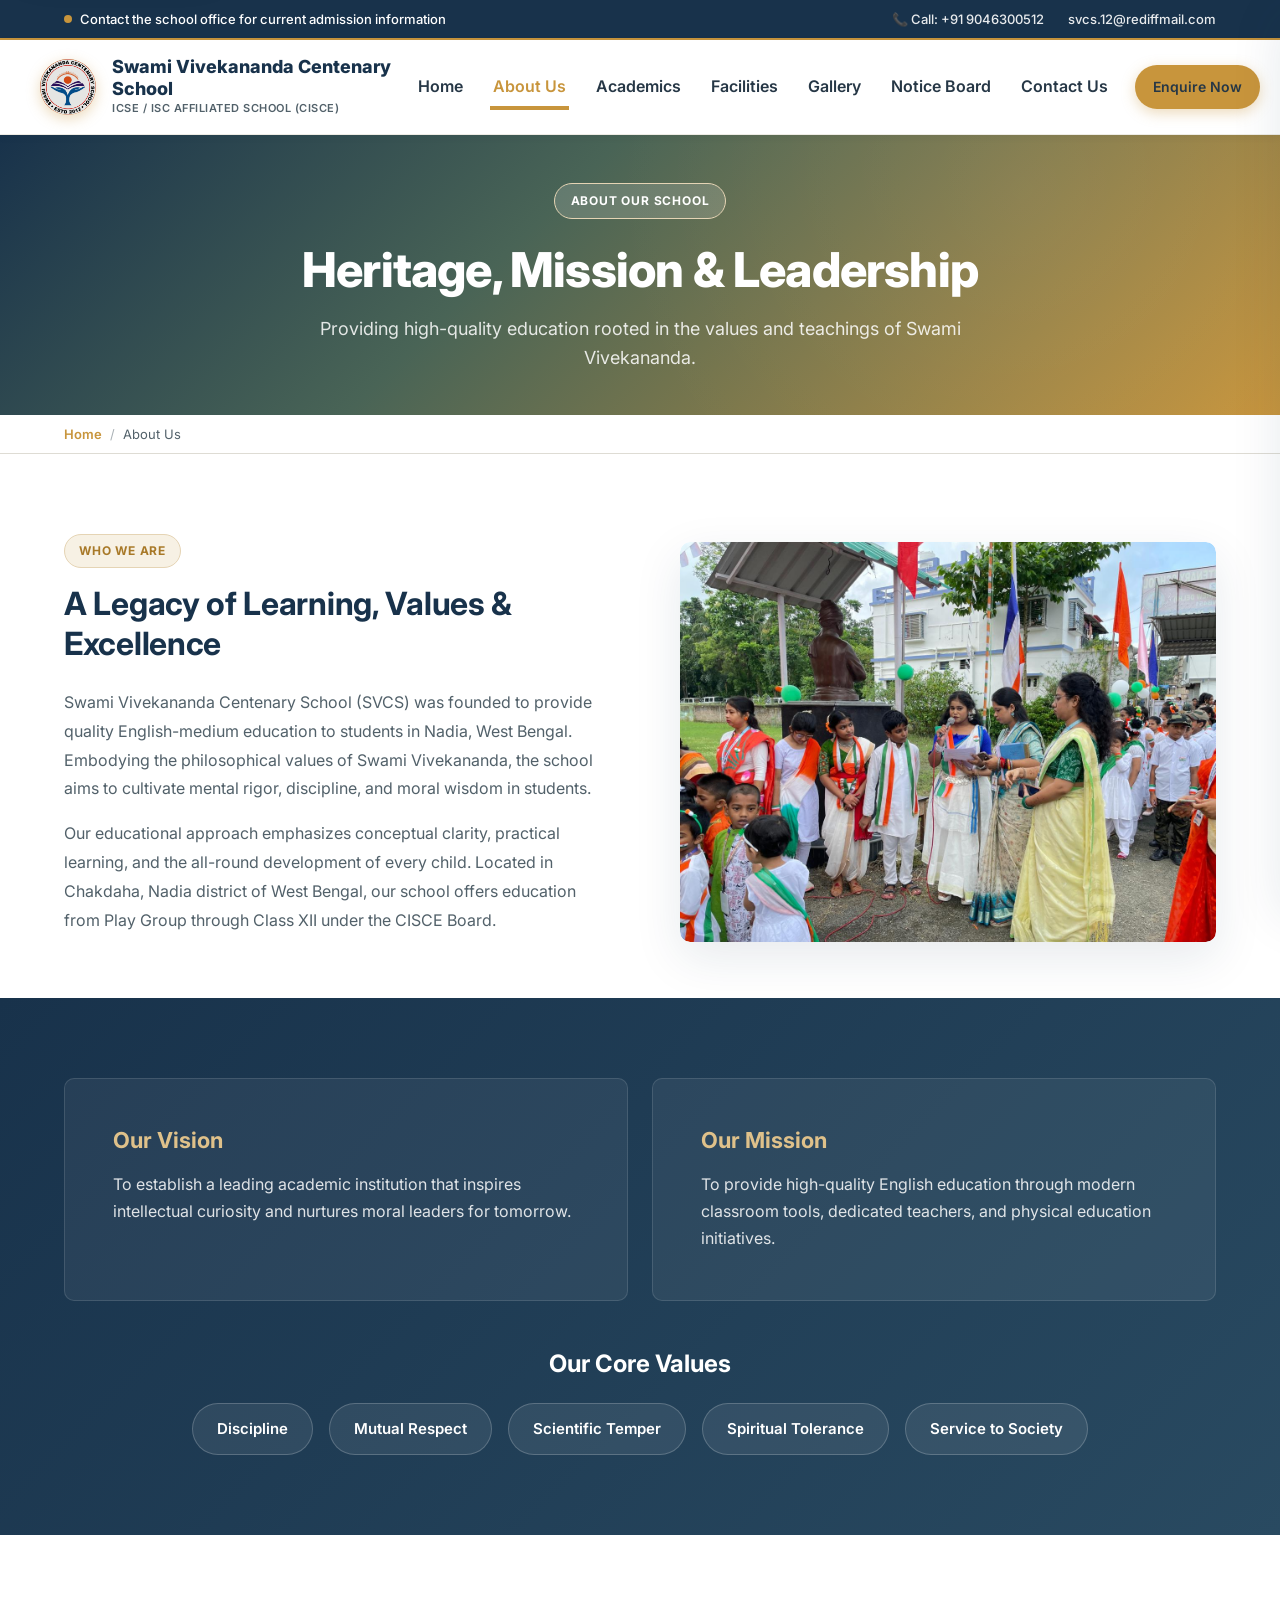
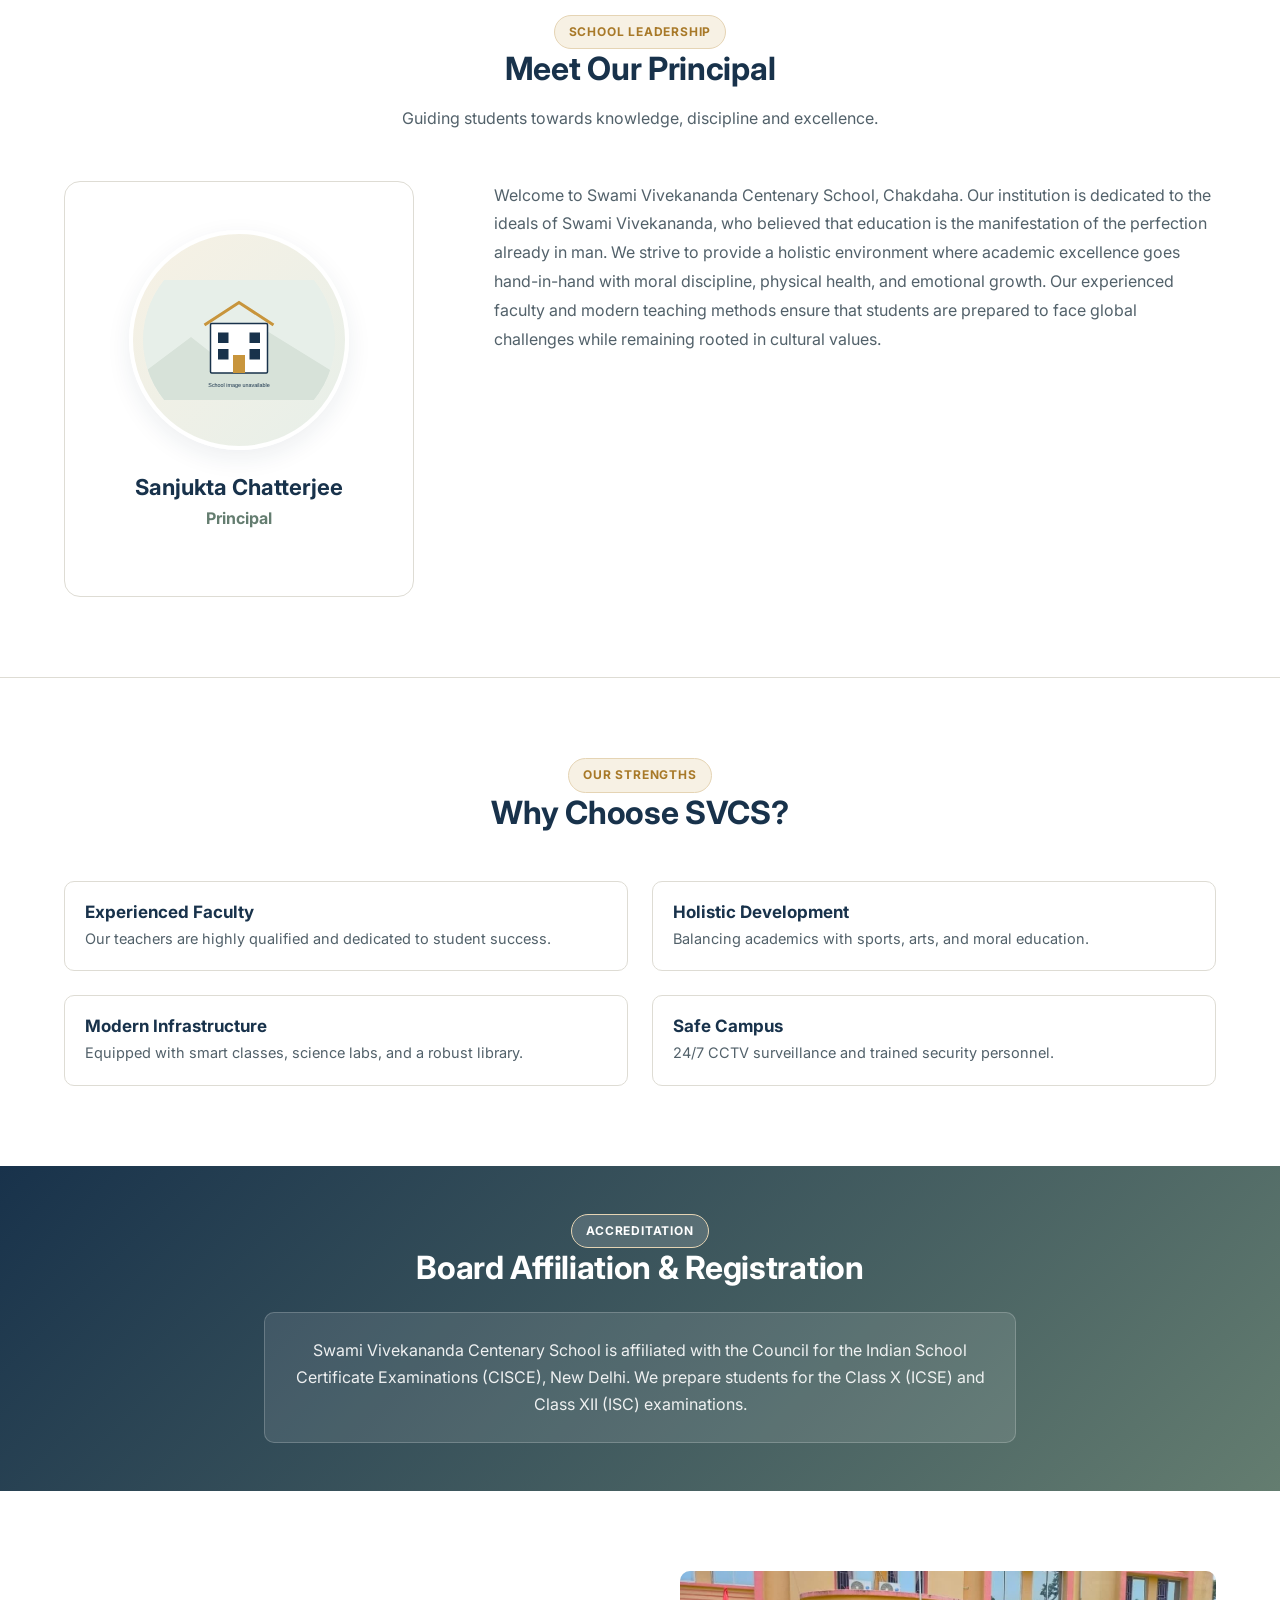
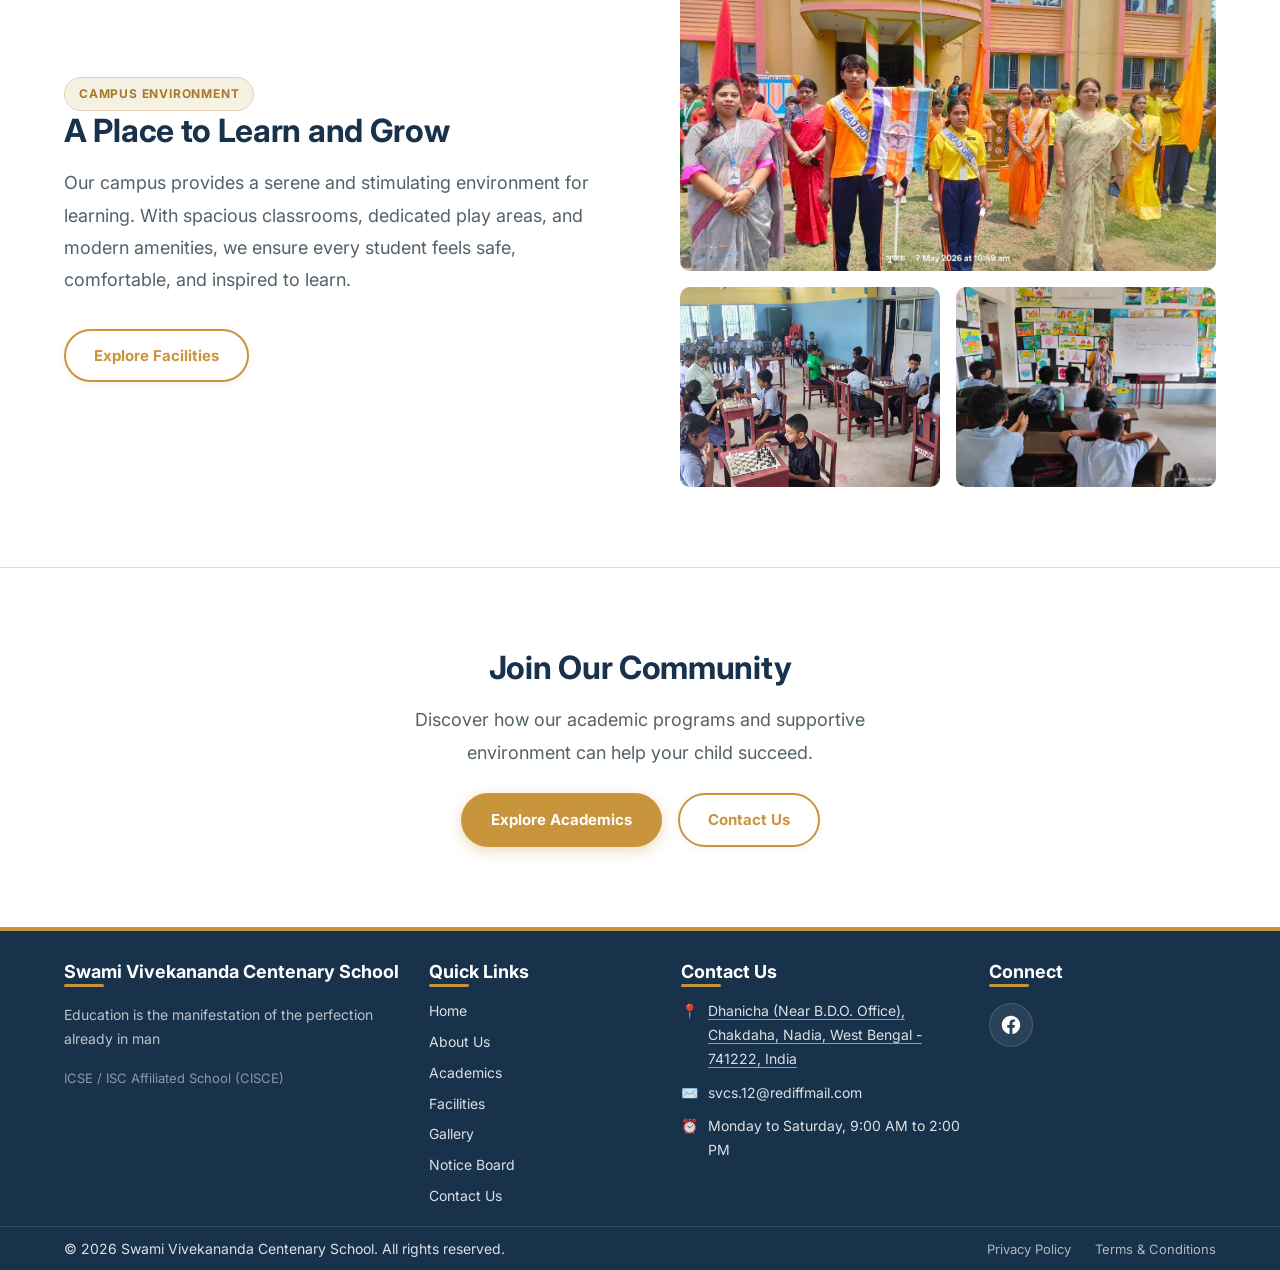
==== commit bb277214: "Revamp principal section with new content Updated the principal section to include a welcome address" ====
--- a/about.html
+++ b/about.html
@@ -140,16 +140,39 @@
     <section class="section about-principal-section" id="principal">
       <div class="container">
         <div class="section-header text-center reveal" style="margin-bottom:var(--space-xl);">
-          <span class="badge">Leadership</span>
-          <h2>Principal's Welcome Address</h2>
+          <span class="badge">School Leadership</span>
+          <h2>Meet Our Principal</h2>
+          <p>Guiding students towards knowledge, discipline and excellence.</p>
         </div>
         <div class="principal-full-grid">
           <div class="principal-profile reveal">
-            <div class="principal-photo">👤</div>
-            <h3 id="aboutPrincipalName"></h3>
-            <p class="designation" id="aboutPrincipalRole">Principal</p>
-            <p class="text-small" id="aboutPrincipalQual"></p>
-          </div>
+
+    <!-- Principal Image -->
+    <div class="principal-photo-wrapper">
+        <img
+            id="aboutPrincipalPhoto"
+            class="principal-photo"
+            src="assets/images/about/principal.jpeg"
+            alt="Principal of Swami Vivekananda Centenary School"
+            loading="lazy"
+            decoding="async"
+        >
+    </div>
+
+    <!-- Principal Name -->
+    <h3 id="aboutPrincipalName" class="principal-name">
+        Principal Name
+    </h3>
+
+    <!-- Designation -->
+    <p class="designation" id="aboutPrincipalRole">
+        Principal
+    </p>
+
+    <!-- Qualification -->
+    <p class="text-small" id="aboutPrincipalQual"></p>
+
+</div>
           <div class="principal-message-content reveal" id="aboutPrincipalMessage">
             <!-- Rendered via JS -->
           </div>
